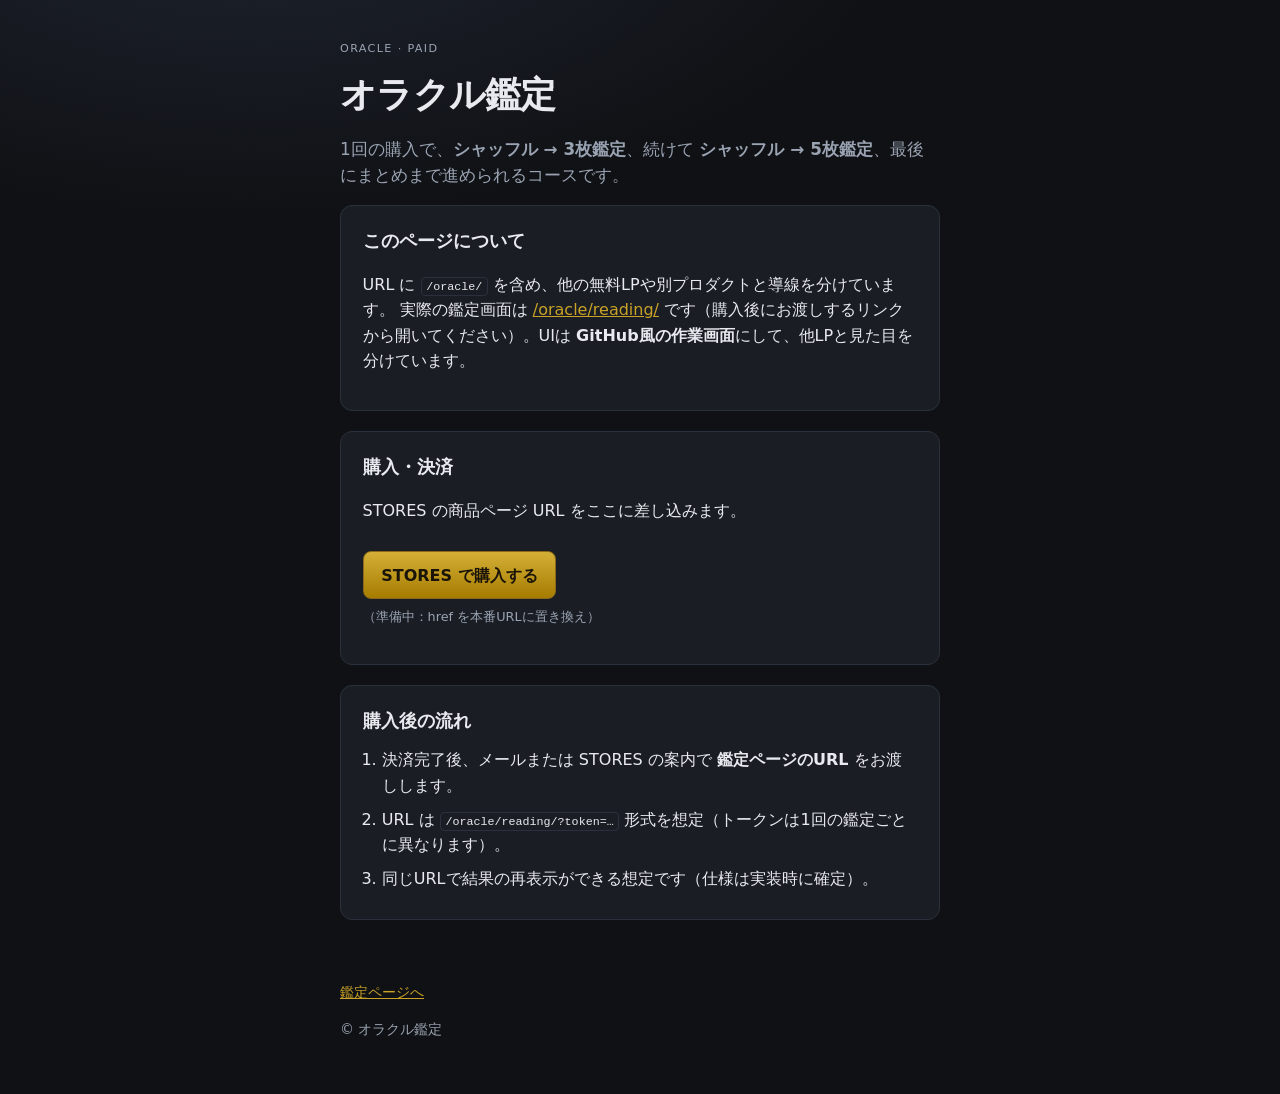
==== oracle/index.html @ 712a8ae9 "Initial commit" ====
<!DOCTYPE html>
<html lang="ja">
<head>
  <meta charset="utf-8" />
  <meta name="viewport" content="width=device-width, initial-scale=1" />
  <title>オラクル鑑定（有料）｜3枚＋5枚セット</title>
  <meta name="description" content="シャッフルから3枚鑑定、続けて5枚鑑定まで一括の買い切り鑑定。他の無料LPとは別サイト構成です。" />
  <link rel="stylesheet" href="../assets/css/oracle.css" />
</head>
<body class="oracle-page">
  <header class="site-header">
    <p class="eyebrow">Oracle · Paid</p>
    <h1>オラクル鑑定</h1>
    <p class="lede">
      1回の購入で、<strong>シャッフル → 3枚鑑定</strong>、続けて <strong>シャッフル → 5枚鑑定</strong>、最後にまとめまで進められるコースです。
    </p>
  </header>

  <main class="stack">
    <section class="card">
      <h2>このページについて</h2>
      <p>
        URL に <code>/oracle/</code> を含め、他の無料LPや別プロダクトと導線を分けています。
        実際の鑑定画面は <a href="./reading/">/oracle/reading/</a> です（購入後にお渡しするリンクから開いてください）。UIは <strong>GitHub風の作業画面</strong>にして、他LPと見た目を分けています。
      </p>
    </section>

    <section class="card">
      <h2>購入・決済</h2>
      <p>STORES の商品ページ URL をここに差し込みます。</p>
      <p>
        <a class="btn btn-primary" href="#" rel="noopener">STORES で購入する</a>
        <span class="hint">（準備中：href を本番URLに置き換え）</span>
      </p>
    </section>

    <section class="card">
      <h2>購入後の流れ</h2>
      <ol class="steps">
        <li>決済完了後、メールまたは STORES の案内で <strong>鑑定ページのURL</strong> をお渡しします。</li>
        <li>URL は <code>/oracle/reading/?token=…</code> 形式を想定（トークンは1回の鑑定ごとに異なります）。</li>
        <li>同じURLで結果の再表示ができる想定です（仕様は実装時に確定）。</li>
      </ol>
    </section>
  </main>

  <footer class="site-footer">
    <p><a href="./reading/">鑑定ページへ</a></p>
    <p class="small">© オラクル鑑定</p>
  </footer>
</body>
</html>
---- assets/css/oracle.css ----
/* 有料オラクル — 他LPと差がつくようシンプルに。後から差し替え可 */
:root {
  --bg: #0f1114;
  --surface: #1a1e24;
  --text: #e8eaef;
  --muted: #9aa3b2;
  --accent: #c9a227;
  --border: #2a313c;
  --font: system-ui, "Segoe UI", sans-serif;
}

*,
*::before,
*::after {
  box-sizing: border-box;
}

body {
  margin: 0;
  min-height: 100vh;
  font-family: var(--font);
  background: radial-gradient(1200px 600px at 20% -10%, #1f2430 0%, var(--bg) 55%);
  color: var(--text);
  line-height: 1.6;
}

a {
  color: var(--accent);
}

code {
  font-size: 0.9em;
  background: var(--surface);
  padding: 0.15em 0.4em;
  border-radius: 4px;
  border: 1px solid var(--border);
}

.site-header {
  max-width: 40rem;
  margin: 0 auto;
  padding: 2.5rem 1.25rem 1rem;
}

.site-header.compact {
  padding-top: 1.5rem;
}

.eyebrow {
  letter-spacing: 0.12em;
  text-transform: uppercase;
  font-size: 0.7rem;
  color: var(--muted);
  margin: 0 0 0.5rem;
}

h1 {
  font-size: clamp(1.75rem, 4vw, 2.25rem);
  font-weight: 650;
  margin: 0 0 0.75rem;
  letter-spacing: -0.02em;
}

.lede {
  margin: 0;
  color: var(--muted);
  font-size: 1.05rem;
}

.lede.small,
.small {
  font-size: 0.875rem;
}

.stack {
  max-width: 40rem;
  margin: 0 auto;
  padding: 0 1.25rem 3rem;
  display: flex;
  flex-direction: column;
  gap: 1.25rem;
}

.card {
  background: var(--surface);
  border: 1px solid var(--border);
  border-radius: 12px;
  padding: 1.25rem 1.35rem;
}

.card h2 {
  margin: 0 0 0.75rem;
  font-size: 1.15rem;
}

.steps {
  margin: 0;
  padding-left: 1.2rem;
}

.steps li {
  margin-bottom: 0.5rem;
}

.btn {
  display: inline-block;
  margin-top: 0.75rem;
  padding: 0.65rem 1.1rem;
  border-radius: 8px;
  font-weight: 600;
  text-decoration: none;
  border: 1px solid transparent;
  cursor: pointer;
  font-size: 1rem;
}

.btn-primary {
  background: linear-gradient(180deg, #d4af37, #a67c00);
  color: #1a1408;
  border-color: #8a6a1a;
}

.btn-primary:hover {
  filter: brightness(1.05);
}

.btn-ghost {
  background: transparent;
  color: var(--text);
  border-color: var(--border);
}

.hint {
  display: block;
  margin-top: 0.5rem;
  color: var(--muted);
  font-size: 0.8rem;
}

.site-footer {
  max-width: 40rem;
  margin: 0 auto;
  padding: 0 1.25rem 2.5rem;
  color: var(--muted);
  font-size: 0.85rem;
}

.field {
  display: flex;
  flex-direction: column;
  gap: 0.35rem;
  margin-top: 1rem;
}

.field span {
  font-size: 0.85rem;
  color: var(--muted);
}

textarea {
  width: 100%;
  padding: 0.65rem 0.75rem;
  border-radius: 8px;
  border: 1px solid var(--border);
  background: #12151a;
  color: var(--text);
  font-family: inherit;
  resize: vertical;
}

.is-hidden[hidden],
.is-hidden {
  display: none !important;
}

.spread-placeholder {
  margin: 1rem 0;
  padding: 2rem 1rem;
  text-align: center;
  border: 1px dashed var(--border);
  border-radius: 8px;
  color: var(--muted);
  font-size: 0.9rem;
}

.reading-main {
  padding-bottom: 4rem;
}
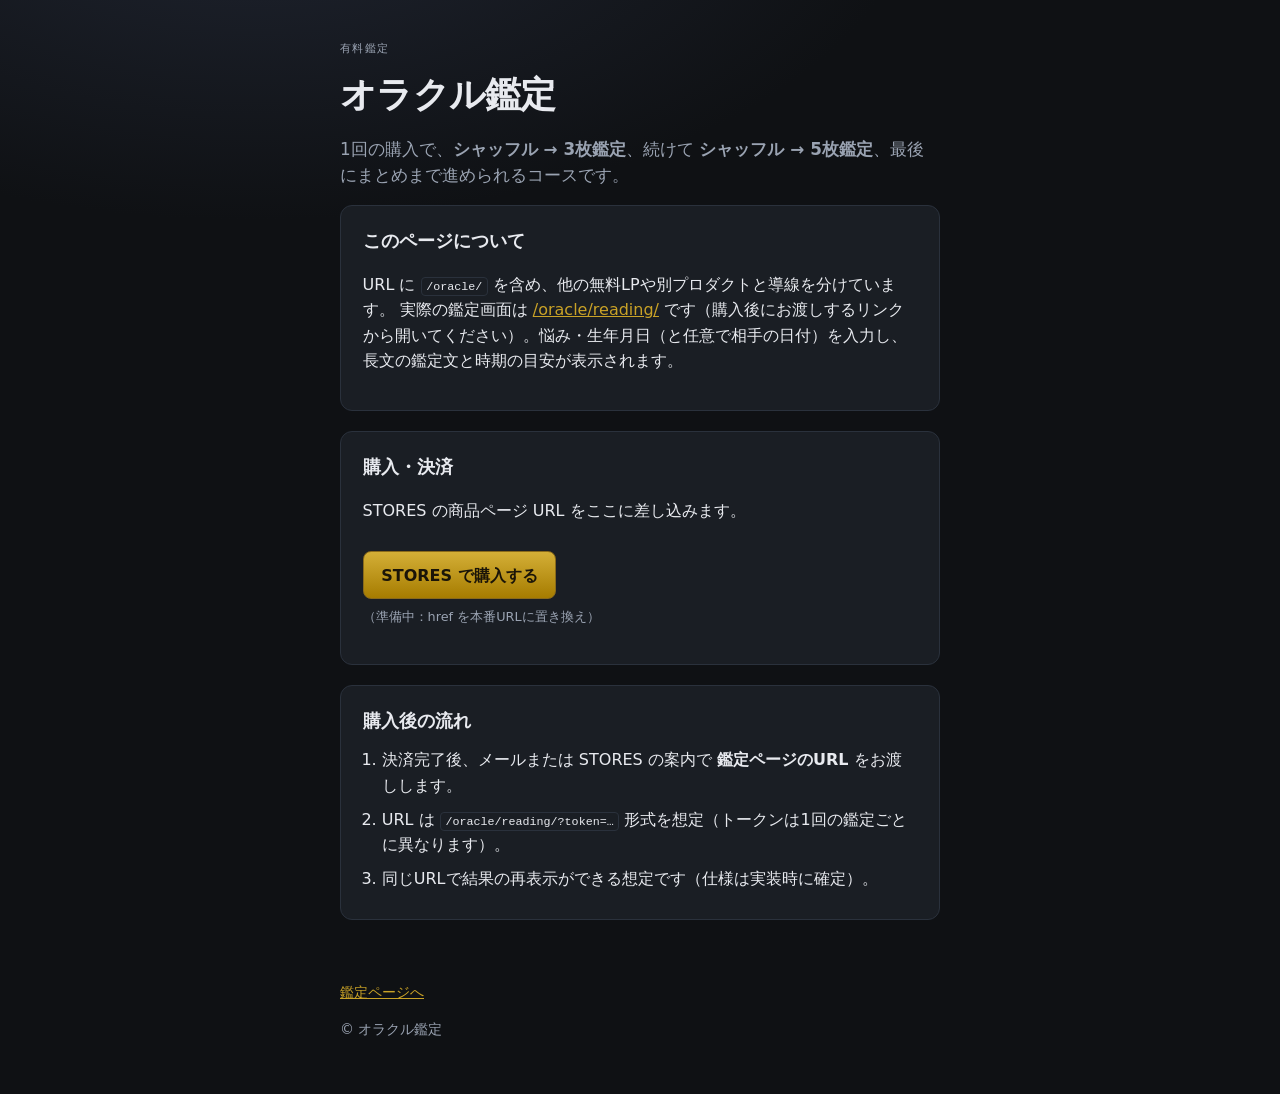
==== commit ee9c2b70: "Update reading UI for mobile" ====
--- a/oracle/index.html
+++ b/oracle/index.html
@@ -2,14 +2,15 @@
 <html lang="ja">
 <head>
   <meta charset="utf-8" />
-  <meta name="viewport" content="width=device-width, initial-scale=1" />
+  <meta name="viewport" content="width=device-width, initial-scale=1, viewport-fit=cover" />
+  <meta name="theme-color" content="#0f1114" />
   <title>オラクル鑑定（有料）｜3枚＋5枚セット</title>
   <meta name="description" content="シャッフルから3枚鑑定、続けて5枚鑑定まで一括の買い切り鑑定。他の無料LPとは別サイト構成です。" />
   <link rel="stylesheet" href="../assets/css/oracle.css" />
 </head>
 <body class="oracle-page">
   <header class="site-header">
-    <p class="eyebrow">Oracle · Paid</p>
+    <p class="eyebrow">有料鑑定</p>
     <h1>オラクル鑑定</h1>
     <p class="lede">
       1回の購入で、<strong>シャッフル → 3枚鑑定</strong>、続けて <strong>シャッフル → 5枚鑑定</strong>、最後にまとめまで進められるコースです。
@@ -21,7 +22,7 @@
       <h2>このページについて</h2>
       <p>
         URL に <code>/oracle/</code> を含め、他の無料LPや別プロダクトと導線を分けています。
-        実際の鑑定画面は <a href="./reading/">/oracle/reading/</a> です（購入後にお渡しするリンクから開いてください）。UIは <strong>GitHub風の作業画面</strong>にして、他LPと見た目を分けています。
+        実際の鑑定画面は <a href="./reading/">/oracle/reading/</a> です（購入後にお渡しするリンクから開いてください）。悩み・生年月日（と任意で相手の日付）を入力し、長文の鑑定文と時期の目安が表示されます。
       </p>
     </section>
 
